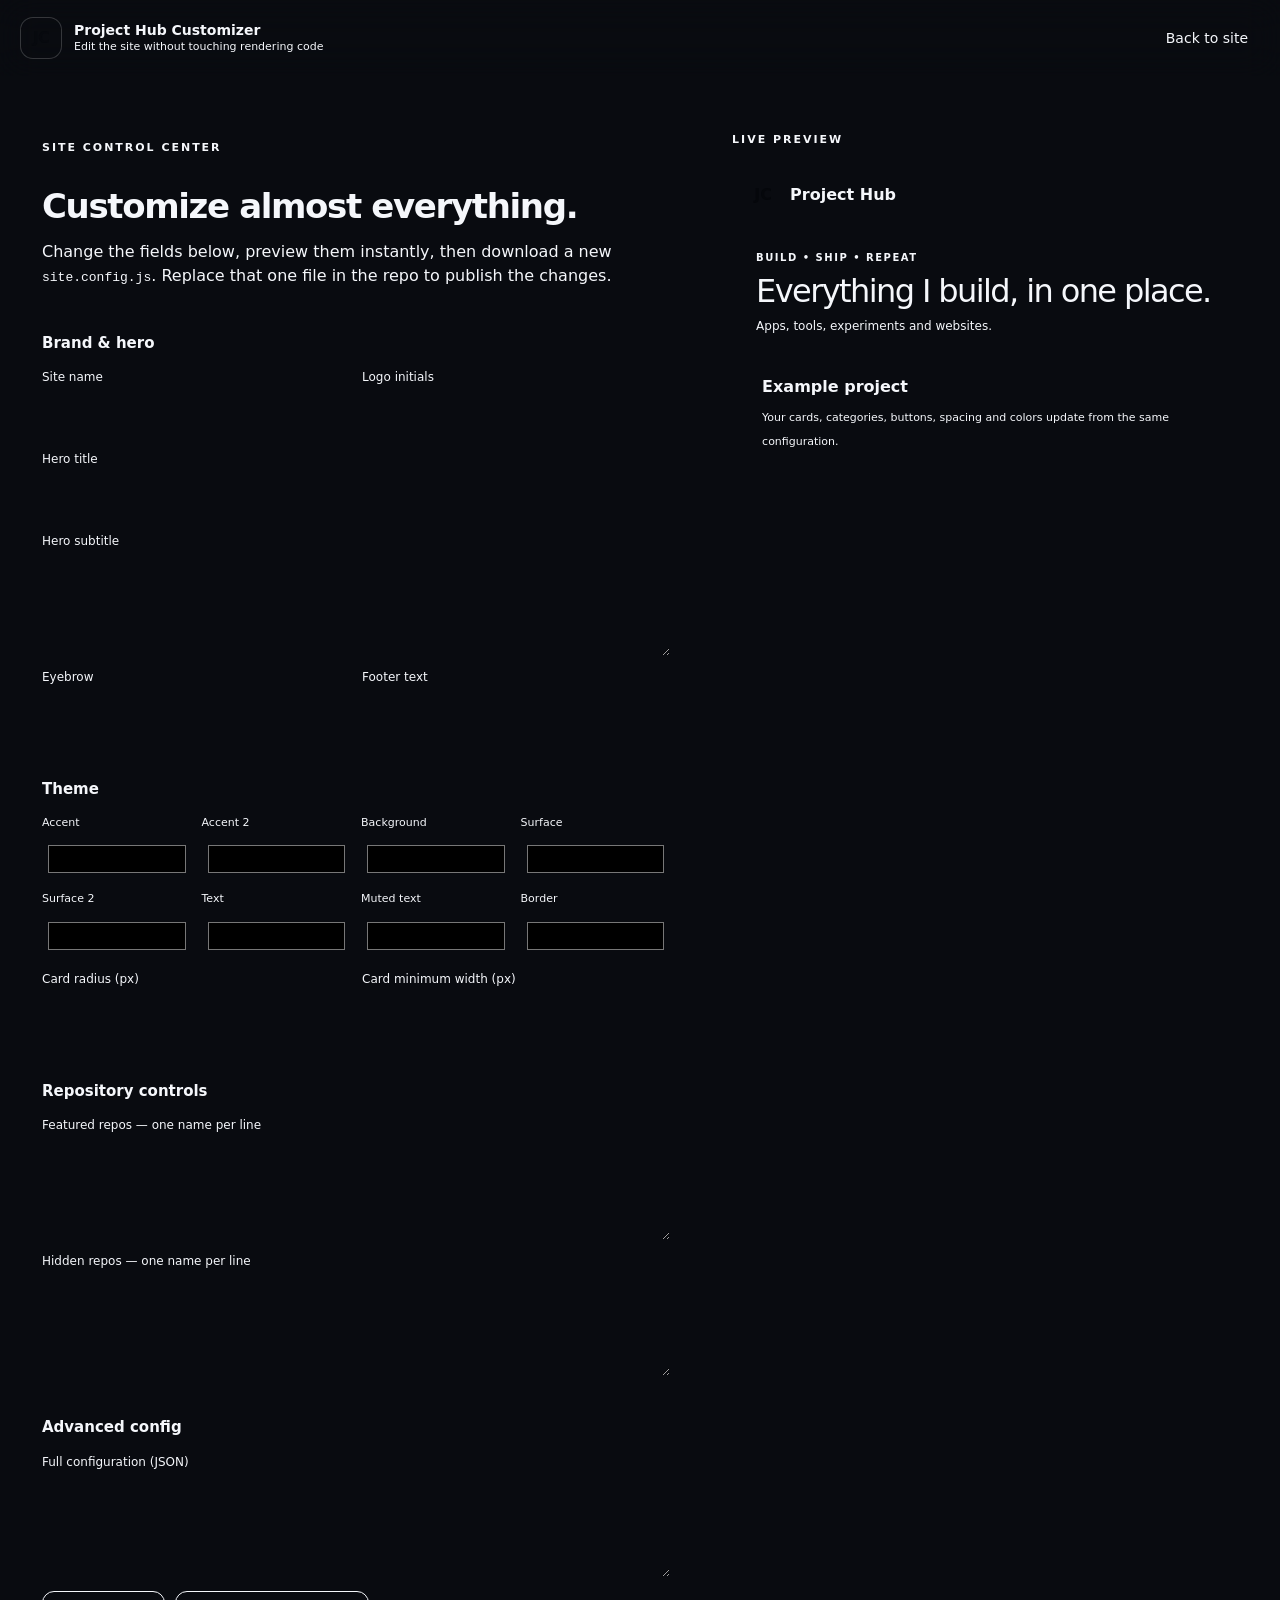
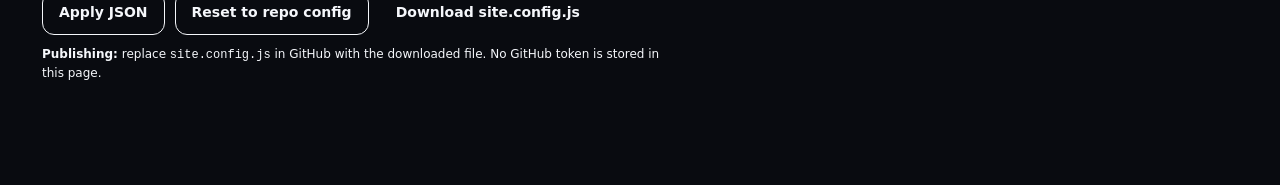
==== customizer.html @ f7e2c5dc "Add visual site customizer" ====
<!doctype html>
<html lang="en">
<head>
  <meta charset="utf-8">
  <meta name="viewport" content="width=device-width,initial-scale=1">
  <title>Project Hub Customizer</title>
  <link rel="stylesheet" href="./styles.css">
  <style>
    .customizer-shell{width:min(calc(100% - 32px),1240px);margin:34px auto 70px;display:grid;grid-template-columns:minmax(0,1.1fr) minmax(330px,.9fr);gap:18px}
    .editor-panel,.preview-panel{border:1px solid var(--border);background:var(--surface);border-radius:22px;padding:22px}
    .editor-panel h1{margin:0;font-size:34px;letter-spacing:-.04em}.editor-panel>p{color:var(--muted);margin:8px 0 24px}
    .form-section{border-top:1px solid var(--border);padding-top:20px;margin-top:20px}.form-section h2{font-size:15px;margin:0 0 14px}
    .form-grid{display:grid;grid-template-columns:1fr 1fr;gap:12px}.field{display:flex;flex-direction:column;gap:6px}.field.full{grid-column:1/-1}.field label{font-size:12px;color:var(--muted)}
    .field input,.field textarea,.field select{width:100%;border:1px solid var(--border);border-radius:10px;background:var(--surface2);color:var(--text);padding:11px 12px;min-height:44px}.field textarea{min-height:100px;resize:vertical}
    .color-row{display:grid;grid-template-columns:repeat(4,1fr);gap:10px}.color-field{display:flex;flex-direction:column;gap:6px}.color-field label{font-size:11px;color:var(--muted)}.color-field input{width:100%;height:44px;border:1px solid var(--border);border-radius:10px;background:var(--surface2);padding:4px}
    .config-code{width:100%;min-height:310px;background:#07090d;color:#d9e1ef;border:1px solid var(--border);border-radius:12px;padding:14px;font:12px/1.5 ui-monospace,SFMono-Regular,Menlo,monospace;resize:vertical;white-space:pre}
    .customizer-actions{display:flex;gap:10px;flex-wrap:wrap;margin-top:14px}.notice{font-size:12px;color:var(--muted);margin-top:10px}.notice strong{color:var(--text)}
    .preview-panel{position:sticky;top:94px;align-self:start}.preview-mini{border:1px solid var(--border);border-radius:18px;overflow:hidden;background:var(--bg)}.preview-header{padding:14px;border-bottom:1px solid var(--border);display:flex;align-items:center;gap:10px}.preview-mark{width:34px;height:34px;border-radius:10px;background:linear-gradient(135deg,var(--accent),var(--accent2));display:grid;place-items:center;color:#05070b;font-weight:900}.preview-hero{padding:24px}.preview-kicker{font-size:10px;letter-spacing:.15em;color:var(--accent2);font-weight:800}.preview-title{font-size:32px;line-height:1;letter-spacing:-.05em;margin:10px 0}.preview-copy{font-size:12px;color:var(--muted)}.preview-card{margin:0 14px 14px;border:1px solid var(--border);border-radius:16px;background:var(--surface);padding:16px}.preview-card strong{display:block;margin-bottom:5px}.preview-card span{font-size:11px;color:var(--muted)}
    @media(max-width:850px){.customizer-shell{grid-template-columns:1fr}.preview-panel{position:static}.color-row{grid-template-columns:repeat(2,1fr)}}@media(max-width:540px){.form-grid{grid-template-columns:1fr}.field.full{grid-column:auto}}
  </style>
</head>
<body>
<header class="site-header">
  <div class="header-inner">
    <a class="brand" href="./"><span class="brand-mark">JC</span><span class="brand-copy"><strong>Project Hub Customizer</strong><span>Edit the site without touching rendering code</span></span></a>
    <nav class="top-nav"><a class="customize-link" href="./">Back to site</a></nav>
  </div>
</header>

<main class="customizer-shell">
  <section class="editor-panel">
    <p class="section-kicker">SITE CONTROL CENTER</p>
    <h1>Customize almost everything.</h1>
    <p>Change the fields below, preview them instantly, then download a new <code>site.config.js</code>. Replace that one file in the repo to publish the changes.</p>

    <form id="customizerForm">
      <div class="form-section">
        <h2>Brand & hero</h2>
        <div class="form-grid">
          <div class="field"><label for="brandName">Site name</label><input id="brandName"></div>
          <div class="field"><label for="shortName">Logo initials</label><input id="shortName" maxlength="5"></div>
          <div class="field full"><label for="heroTitle">Hero title</label><input id="heroTitle"></div>
          <div class="field full"><label for="heroSubtitle">Hero subtitle</label><textarea id="heroSubtitle"></textarea></div>
          <div class="field"><label for="heroKicker">Eyebrow</label><input id="heroKicker"></div>
          <div class="field"><label for="footerText">Footer text</label><input id="footerText"></div>
        </div>
      </div>

      <div class="form-section">
        <h2>Theme</h2>
        <div class="color-row">
          <div class="color-field"><label for="accent">Accent</label><input type="color" id="accent"></div>
          <div class="color-field"><label for="accent2">Accent 2</label><input type="color" id="accent2"></div>
          <div class="color-field"><label for="background">Background</label><input type="color" id="background"></div>
          <div class="color-field"><label for="surface">Surface</label><input type="color" id="surface"></div>
          <div class="color-field"><label for="surface2">Surface 2</label><input type="color" id="surface2"></div>
          <div class="color-field"><label for="text">Text</label><input type="color" id="text"></div>
          <div class="color-field"><label for="muted">Muted text</label><input type="color" id="muted"></div>
          <div class="color-field"><label for="border">Border</label><input type="color" id="border"></div>
        </div>
        <div class="form-grid" style="margin-top:12px">
          <div class="field"><label for="cardRadius">Card radius (px)</label><input type="number" id="cardRadius" min="0" max="60"></div>
          <div class="field"><label for="cardMinWidth">Card minimum width (px)</label><input type="number" id="cardMinWidth" min="220" max="500"></div>
        </div>
      </div>

      <div class="form-section">
        <h2>Repository controls</h2>
        <div class="form-grid">
          <div class="field full"><label for="featured">Featured repos — one name per line</label><textarea id="featured"></textarea></div>
          <div class="field full"><label for="hiddenRepos">Hidden repos — one name per line</label><textarea id="hiddenRepos"></textarea></div>
        </div>
      </div>

      <div class="form-section">
        <h2>Advanced config</h2>
        <div class="field full"><label for="rawConfig">Full configuration (JSON)</label><textarea id="rawConfig" class="config-code" spellcheck="false"></textarea></div>
        <div class="customizer-actions">
          <button type="button" class="button secondary" id="applyRaw">Apply JSON</button>
          <button type="button" class="button secondary" id="resetCurrent">Reset to repo config</button>
          <button type="button" class="button primary" id="downloadConfig">Download site.config.js</button>
        </div>
        <p class="notice" id="notice"><strong>Publishing:</strong> replace <code>site.config.js</code> in GitHub with the downloaded file. No GitHub token is stored in this page.</p>
      </div>
    </form>
  </section>

  <aside class="preview-panel">
    <p class="section-kicker">LIVE PREVIEW</p>
    <div class="preview-mini" id="preview">
      <div class="preview-header"><span class="preview-mark" id="pMark">JC</span><strong id="pName">Project Hub</strong></div>
      <div class="preview-hero">
        <div class="preview-kicker" id="pKicker">BUILD • SHIP • REPEAT</div>
        <div class="preview-title" id="pTitle">Everything I build, in one place.</div>
        <div class="preview-copy" id="pCopy">Apps, tools, experiments and websites.</div>
      </div>
      <div class="preview-card"><strong>Example project</strong><span>Your cards, categories, buttons, spacing and colors update from the same configuration.</span></div>
    </div>
  </aside>
</main>
<script src="./site.config.js"></script>
<script src="./customizer.js"></script>
</body>
</html>
---- styles.css ----
*{box-sizing:border-box}html{scroll-behavior:smooth}body{margin:0;background:var(--bg,#090b10);color:var(--text,#f5f7fb);font-family:Inter,ui-sans-serif,system-ui,-apple-system,BlinkMacSystemFont,"Segoe UI",sans-serif;line-height:1.5}a{color:inherit;text-decoration:none}button,input,select{font:inherit}.skip-link{position:absolute;left:-9999px;top:auto}.skip-link:focus{left:16px;top:16px;z-index:1000;background:#fff;color:#000;padding:10px 14px;border-radius:10px}.site-header{position:sticky;top:0;z-index:50;background:color-mix(in srgb,var(--bg) 82%,transparent);backdrop-filter:blur(18px);border-bottom:1px solid color-mix(in srgb,var(--border) 70%,transparent)}.header-inner,.hero-grid,.toolbar-section,.category-section,.projects-section,.about-section,.site-footer{width:min(calc(100% - 32px),var(--max-width,1240px));margin-inline:auto}.header-inner{min-height:76px;display:flex;align-items:center;justify-content:space-between;gap:24px}.brand{display:flex;align-items:center;gap:12px;min-width:0}.brand-mark{width:42px;height:42px;border-radius:13px;display:grid;place-items:center;background:linear-gradient(135deg,var(--accent),var(--accent2));color:#07090e;font-weight:900;letter-spacing:-.04em;box-shadow:inset 0 0 0 1px rgba(255,255,255,.18)}.brand-copy{display:flex;flex-direction:column;line-height:1.15}.brand-copy strong{font-size:14px}.brand-copy span{font-size:11px;color:var(--muted);margin-top:3px}.top-nav{display:flex;align-items:center;gap:6px;color:var(--muted);font-size:14px}.top-nav a{padding:9px 12px;border-radius:10px}.top-nav a:hover,.top-nav a:focus-visible{background:var(--surface2);color:var(--text)}.top-nav .customize-link{color:var(--text);border:1px solid var(--border)}.hero{padding:74px 0 52px;position:relative;overflow:hidden}.hero:before{content:"";position:absolute;width:560px;height:560px;border-radius:50%;background:radial-gradient(circle,color-mix(in srgb,var(--accent) 24%,transparent),transparent 68%);top:-260px;left:50%;transform:translateX(-8%);pointer-events:none}.hero-grid{display:grid;grid-template-columns:minmax(0,1.35fr) minmax(260px,.65fr);gap:64px;align-items:end;position:relative}.kicker,.section-kicker{font-size:11px;letter-spacing:.18em;font-weight:800;color:var(--accent2);margin:0 0 15px}.hero h1{font-size:clamp(42px,7vw,82px);line-height:.96;letter-spacing:-.055em;max-width:860px;margin:0}.hero-subtitle{font-size:clamp(16px,2vw,20px);color:var(--muted);max-width:700px;margin:24px 0 0}.hero-actions{display:flex;gap:12px;flex-wrap:wrap;margin-top:32px}.button{min-height:44px;display:inline-flex;align-items:center;justify-content:center;gap:8px;padding:0 16px;border-radius:12px;border:1px solid transparent;font-weight:750;font-size:14px;cursor:pointer;transition:.18s ease}.button.primary{background:var(--text);color:var(--bg)}.button.primary:hover{transform:translateY(-1px);opacity:.92}.button.secondary{background:transparent;border-color:var(--border);color:var(--text)}.button.secondary:hover{background:var(--surface2)}.hero-stats{display:grid;grid-template-columns:repeat(2,minmax(0,1fr));gap:1px;background:var(--border);border:1px solid var(--border);border-radius:var(--radius);overflow:hidden}.stat{background:var(--surface);padding:20px}.stat strong{display:block;font-size:30px;letter-spacing:-.04em}.stat span{font-size:12px;color:var(--muted)}.status-line{grid-column:1/-1;background:var(--surface);display:flex;align-items:center;gap:9px;padding:13px 20px;font-size:12px;color:var(--muted)}.status-dot{width:7px;height:7px;border-radius:50%;background:var(--accent2);box-shadow:0 0 0 5px color-mix(in srgb,var(--accent2) 10%,transparent)}.toolbar-section{padding:22px 0 18px}.search-wrap{height:58px;border:1px solid var(--border);border-radius:16px;background:var(--surface);display:flex;align-items:center;padding:0 16px;gap:12px}.search-icon{font-size:25px;color:var(--muted);transform:rotate(-15deg)}.search-wrap input{flex:1;min-width:0;background:none;border:0;outline:0;color:var(--text);font-size:16px}.search-wrap input::placeholder{color:color-mix(in srgb,var(--muted) 75%,transparent)}kbd{border:1px solid var(--border);border-bottom-width:2px;background:var(--surface2);color:var(--muted);border-radius:7px;padding:2px 8px;font-size:12px}.toolbar-row{display:flex;justify-content:space-between;gap:16px;align-items:center;margin-top:14px}.filter-group{display:flex;gap:8px;flex-wrap:wrap}.chip,.icon-button,.text-button{border:1px solid var(--border);background:transparent;color:var(--muted);cursor:pointer}.chip{min-height:38px;padding:0 13px;border-radius:999px}.chip:hover,.chip.active{background:var(--surface2);color:var(--text);border-color:color-mix(in srgb,var(--accent) 45%,var(--border))}.sort-control{display:flex;align-items:center;gap:8px;color:var(--muted);font-size:13px}.sort-control select{min-height:38px;background:var(--surface);border:1px solid var(--border);border-radius:10px;color:var(--text);padding:0 30px 0 11px}.category-section,.projects-section{padding-top:34px}.section-heading{display:flex;align-items:end;justify-content:space-between;gap:20px;margin-bottom:18px}.section-heading h2{margin:0;font-size:clamp(26px,4vw,38px);letter-spacing:-.035em}.section-heading .section-kicker{margin-bottom:7px}.text-button{border:0;padding:8px 0}.text-button:hover{color:var(--text)}.category-strip{display:flex;gap:10px;overflow-x:auto;padding-bottom:7px;scrollbar-width:thin}.category-card{min-width:164px;border:1px solid var(--border);border-radius:15px;background:var(--surface);padding:15px;text-align:left;color:var(--text);cursor:pointer}.category-card:hover,.category-card.active{border-color:color-mix(in srgb,var(--accent) 60%,var(--border));background:var(--surface2)}.category-icon{display:grid;place-items:center;width:34px;height:34px;border-radius:10px;background:var(--surface2);margin-bottom:14px;font-size:16px}.category-name{font-weight:800;display:block}.category-count{font-size:12px;color:var(--muted);margin-top:2px;display:block}.projects-section{padding-bottom:68px}.results-copy{margin:8px 0 0;color:var(--muted);font-size:14px}.view-toggle{display:flex;gap:6px}.icon-button{width:40px;height:40px;border-radius:10px;font-size:18px}.icon-button.active,.icon-button:hover{background:var(--surface2);color:var(--text)}.project-grid{display:grid;grid-template-columns:repeat(auto-fit,minmax(min(100%,var(--card-min,280px)),1fr));gap:14px}.project-grid.list-view{grid-template-columns:1fr}.project-card{border:1px solid var(--border);border-radius:var(--radius);background:linear-gradient(180deg,color-mix(in srgb,var(--surface2) 74%,transparent),var(--surface));padding:20px;display:flex;flex-direction:column;min-height:310px;transition:transform .18s ease,border-color .18s ease}.project-card:hover{transform:translateY(-3px);border-color:color-mix(in srgb,var(--accent) 50%,var(--border))}.card-topline{display:flex;align-items:center;justify-content:space-between;gap:12px;min-height:24px}.category-badge,.featured-badge,.meta-pill{font-size:11px;font-weight:750;border-radius:999px;padding:5px 8px;background:var(--surface2);color:var(--muted);border:1px solid var(--border)}.featured-badge{color:var(--accent2)}.project-main{padding-top:22px;flex:1}.project-title-row{display:flex;align-items:center;gap:12px}.project-icon{width:44px;height:44px;flex:0 0 44px;border-radius:13px;display:grid;place-items:center;background:linear-gradient(135deg,color-mix(in srgb,var(--accent) 24%,var(--surface2)),var(--surface2));font-weight:900;color:var(--text)}.project-title{font-size:20px;line-height:1.15;letter-spacing:-.025em;margin:0}.repo-name{font-size:11px;color:var(--muted);margin:4px 0 0;word-break:break-word}.project-description{color:var(--muted);font-size:13px;margin:18px 0 0;display:-webkit-box;-webkit-line-clamp:3;-webkit-box-orient:vertical;overflow:hidden}.project-meta{display:flex;gap:6px;flex-wrap:wrap;margin:18px 0}.language-dot{width:7px;height:7px;border-radius:50%;display:inline-block;margin-right:5px;background:var(--accent)}.project-actions{display:grid;grid-template-columns:1fr 1fr;gap:8px}.project-actions .button:only-child{grid-column:1/-1}.project-grid.list-view .project-card{min-height:0;display:grid;grid-template-columns:150px minmax(0,1fr) auto;gap:20px;align-items:center}.project-grid.list-view .project-main{padding:0}.project-grid.list-view .project-meta{margin:0}.project-grid.list-view .project-actions{min-width:210px}.empty-state,.load-error{text-align:center;border:1px dashed var(--border);border-radius:var(--radius);padding:52px 20px;background:var(--surface)}.empty-state h3,.load-error h3{margin:12px 0 5px}.empty-state p,.load-error p{color:var(--muted);margin:0 0 20px}.empty-icon{font-size:35px}.about-section{padding:0 0 72px}.about-card{border-top:1px solid var(--border);border-bottom:1px solid var(--border);padding:40px 0;display:grid;grid-template-columns:1fr 1.2fr auto;align-items:center;gap:36px}.about-card h2{font-size:30px;margin:0;letter-spacing:-.035em}.about-card p{color:var(--muted);margin:0}.site-footer{border-top:1px solid var(--border);min-height:100px;display:flex;align-items:center;justify-content:space-between;gap:20px;color:var(--muted);font-size:13px}.site-footer>div:first-child{display:flex;gap:10px;flex-wrap:wrap}.site-footer strong{color:var(--text)}.footer-links{display:flex;gap:18px}.sr-only{position:absolute;width:1px;height:1px;padding:0;margin:-1px;overflow:hidden;clip:rect(0,0,0,0);white-space:nowrap;border:0}:focus-visible{outline:2px solid var(--accent);outline-offset:3px}@media(max-width:820px){.top-nav a:not(.customize-link){display:none}.hero{padding-top:52px}.hero-grid{grid-template-columns:1fr;gap:32px}.hero-stats{max-width:520px}.toolbar-row{align-items:flex-start;flex-direction:column}.section-heading{align-items:flex-start}.project-grid.list-view .project-card{display:flex}.project-grid.list-view .project-actions{min-width:0}.about-card{grid-template-columns:1fr;gap:20px}}@media(max-width:540px){.header-inner,.hero-grid,.toolbar-section,.category-section,.projects-section,.about-section,.site-footer{width:min(calc(100% - 22px),var(--max-width,1240px))}.brand-copy span{display:none}.hero h1{font-size:46px}.hero-stats{grid-template-columns:1fr 1fr}.sort-control{width:100%;justify-content:space-between}.sort-control select{flex:1}.project-grid{grid-template-columns:1fr}.project-actions{grid-template-columns:1fr}.project-actions .button{grid-column:auto}.site-footer{align-items:flex-start;flex-direction:column;justify-content:center;padding:24px 0}}@media(prefers-reduced-motion:reduce){*{scroll-behavior:auto!important;transition:none!important}}
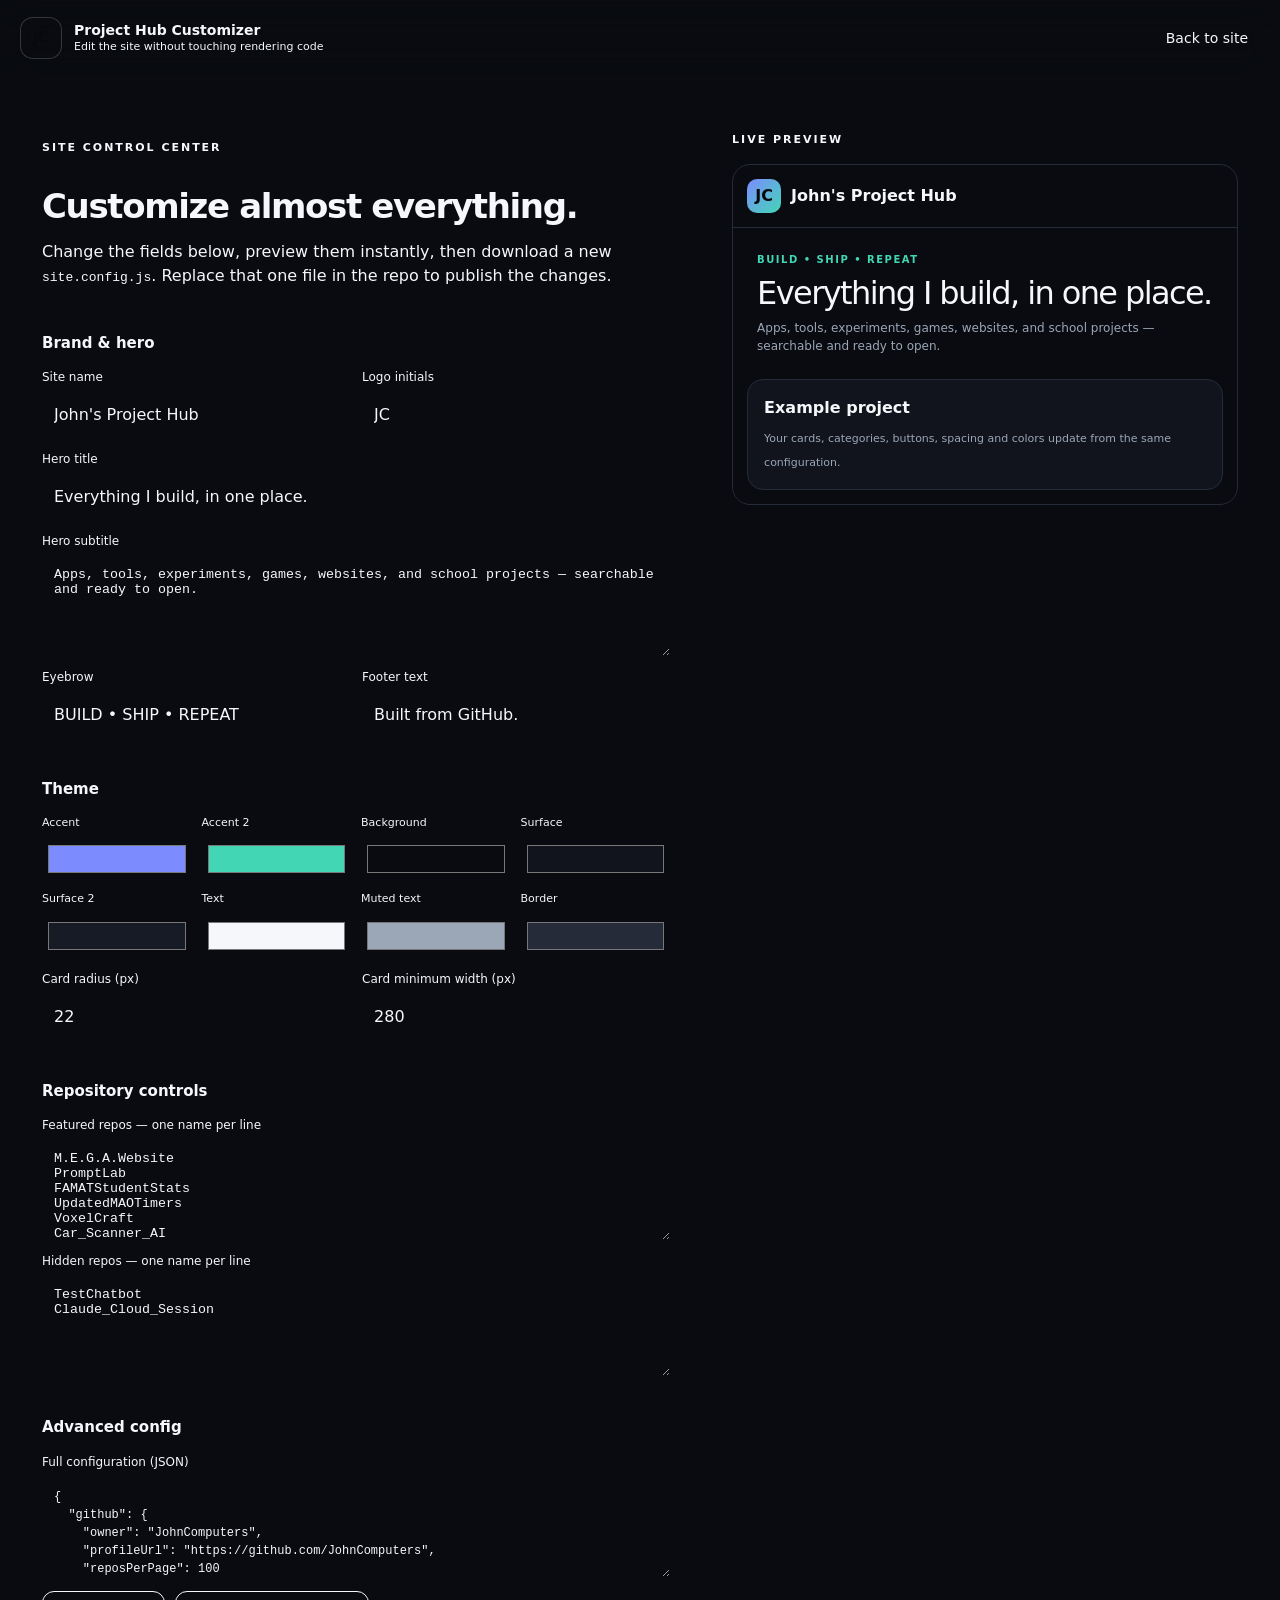
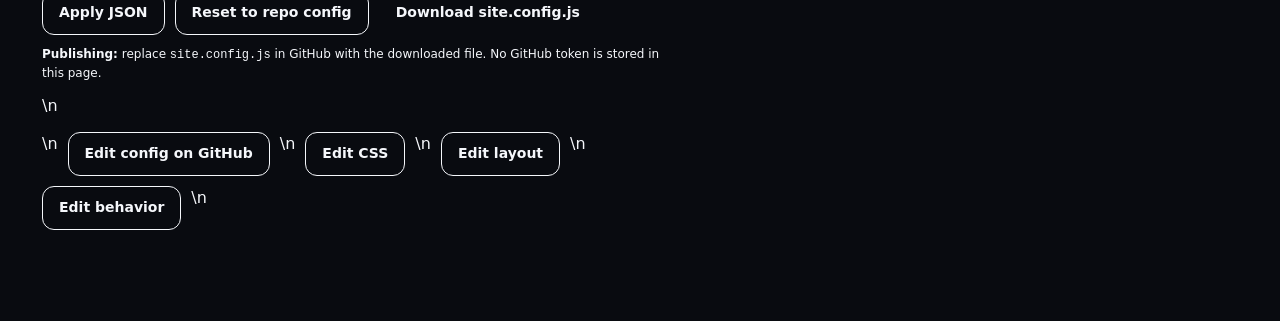
==== commit 03bf2385: "Add direct advanced source editing links" ====
--- a/customizer.html
+++ b/customizer.html
@@ -80,7 +80,7 @@
           <button type="button" class="button secondary" id="resetCurrent">Reset to repo config</button>
           <button type="button" class="button primary" id="downloadConfig">Download site.config.js</button>
         </div>
-        <p class="notice" id="notice"><strong>Publishing:</strong> replace <code>site.config.js</code> in GitHub with the downloaded file. No GitHub token is stored in this page.</p>
+        <p class="notice" id="notice"><strong>Publishing:</strong> replace <code>site.config.js</code> in GitHub with the downloaded file. No GitHub token is stored in this page.</p>\n        <div class="customizer-actions" aria-label="Advanced source editing">\n          <a class="button secondary" href="https://github.com/JohnComputers/JohnWilliamsPortfolio/edit/main/site.config.js" target="_blank" rel="noreferrer">Edit config on GitHub</a>\n          <a class="button secondary" href="https://github.com/JohnComputers/JohnWilliamsPortfolio/edit/main/styles.css" target="_blank" rel="noreferrer">Edit CSS</a>\n          <a class="button secondary" href="https://github.com/JohnComputers/JohnWilliamsPortfolio/edit/main/index.html" target="_blank" rel="noreferrer">Edit layout</a>\n          <a class="button secondary" href="https://github.com/JohnComputers/JohnWilliamsPortfolio/edit/main/app.js" target="_blank" rel="noreferrer">Edit behavior</a>\n        </div>
       </div>
     </form>
   </section>
